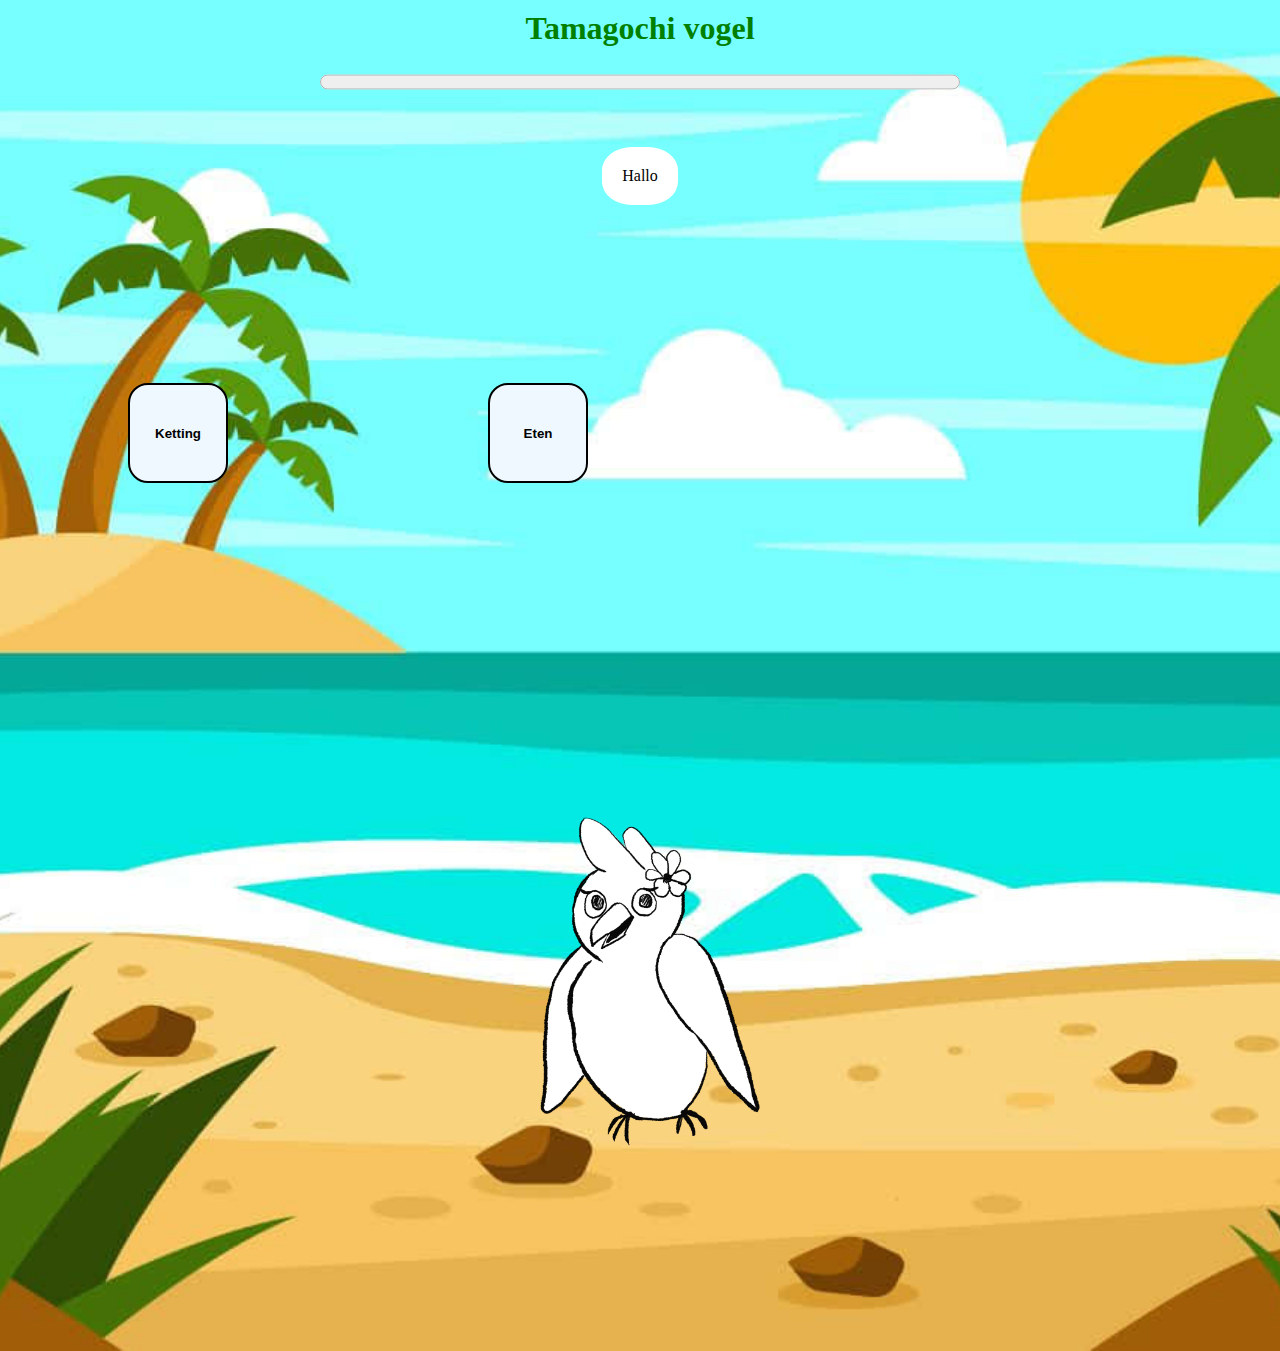
==== index.html @ 8a96b181 "Versie 2" ====
<!DOCTYPE html>
<html lang="nl">

<head>
    <meta charset="UTF-8">
    <meta name="viewport" content="width=device-width, initial-scale=1.0">
    <title>Tamagochi</title>
    <link rel="stylesheet" href="style.css">
</head>

<body>

    <h1>Tamagochi vogel</h1>
    <progress id="hunger" min="0" max="10" value="0"></progress>
    <p id="tekst">Hallo</p>
    <div class="buttons">
        <button id="Ketting"><strong>Ketting</strong></button>
        <button id="eten"><strong>Eten</strong></button>
    </div>
    <img id="main" src="images/Vogel3.png" alt="vogel">




    <script src="script.js"></script>
</body>

</html>
---- style.css ----
*{
    box-sizing: border-box;
    margin: 0%;
    padding: 0%;
}


body{
    background-image:url(images/beach.png);
    background-repeat: no-repeat;
    background-color: black;
    background-position: center;
    background-size: cover;
}


progress{
    display: flex;
    justify-content: center;
    align-items: center;
    height: 30px;
    width: 50%;
    margin: 10px auto; /* Center and reduce margin */
}


h1{
    color: green;
    padding: 10px;
    display: flex;
    justify-content: center;
    align-items: center;
}

#tekst{
    display: flex;
    justify-content: center;
    align-items: center;
    background-color: white;
    padding: 20px; 
    margin: 50px auto; 
    border-radius: 40%; 
    width: fit-content; 
    height: fit-content; 
}

#main{
    display: block;
    margin: 20px auto; /* Center and reduce margin */
    width: 500px;
    height: 700px;
}

button{
    justify-items: center;
    font-size: smaller;
    margin: 10%;
    width: 100px;
    padding: 5%;
    height: 100px;
    background-color: aliceblue;
    border: 2px solid; 
    padding: 10px; 
    border-radius: 20%; 
    text-align: center;
}

button:hover{
    justify-items: center;
    font-size: smaller;
    margin: 10%;
    width: 100px;
    padding: 5%;
    height: 100px;
    background-color:pink;
    border: 2px solid; 
    padding: 10px; 
    border-radius: 20%; 
    text-align: center;
}
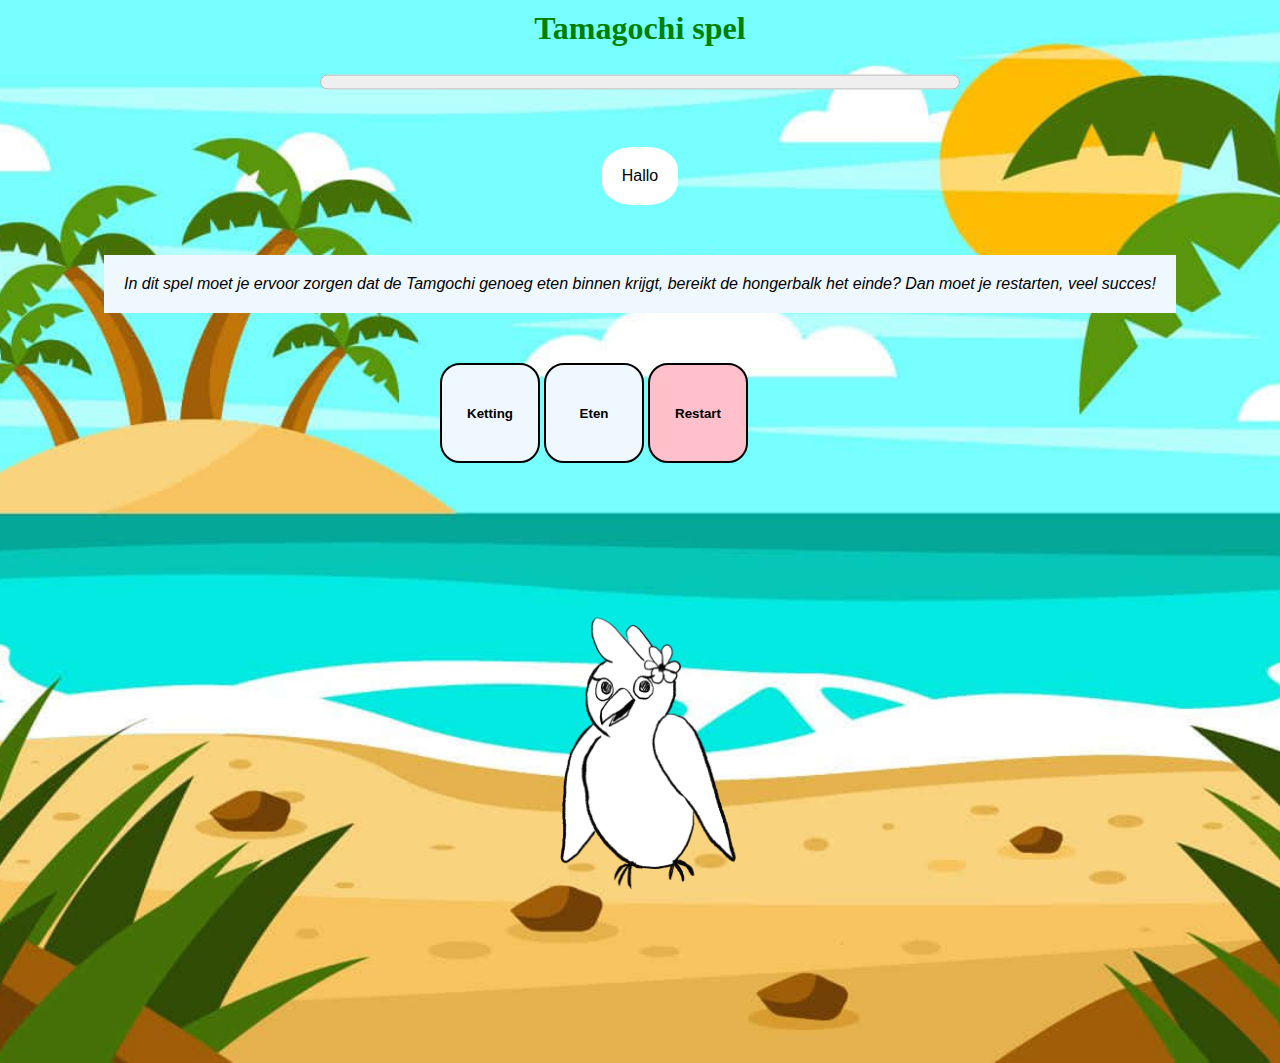
==== commit d09fd401: "Versie 3" ====
--- a/index.html
+++ b/index.html
@@ -10,19 +10,22 @@
 
 <body>
 
-    <h1>Tamagochi vogel</h1>
+
+    <h1>Tamagochi spel</h1>
     <progress id="hunger" min="0" max="10" value="0"></progress>
     <p id="tekst">Hallo</p>
-    <div class="buttons">
-        <button id="Ketting"><strong>Ketting</strong></button>
-        <button id="eten"><strong>Eten</strong></button>
-    </div>
-    <img id="main" src="images/Vogel3.png" alt="vogel">
+    <p><em>In dit spel moet je ervoor zorgen dat de Tamgochi genoeg eten binnen krijgt, bereikt de hongerbalk het einde?
+            Dan
+            moet je restarten, veel succes!</em></p>
+    <div class="Indeling">
+        <div class="buttons">
+            <button id="Ketting"><strong>Ketting</strong></button>
+            <button id="eten"><strong>Eten</strong></button>
+            <button id="restart"><strong>Restart</strong></button>
+            <img id="main" src="images/Vogel3.png" alt="vogel">
+        </div>
 
-
-
-
-    <script src="script.js"></script>
+        <script src="script.js"></script>
 </body>
 
 </html>--- a/style.css
+++ b/style.css
@@ -4,6 +4,11 @@
     padding: 0%;
 }
 
+.Indeling{
+display: flex;
+justify-content: center;
+align-items: center;
+}
 
 body{
     background-image:url(images/beach.png);
@@ -23,6 +28,15 @@
     margin: 10px auto; /* Center and reduce margin */
 }
 
+p{
+    display: flex;
+    background-color: aliceblue;
+    font-family: 'Gill Sans', 'Gill Sans MT', Calibri, 'Trebuchet MS', sans-serif;
+    justify-content: center;
+    justify-self:center;
+    padding: 20px; 
+    margin: 50px auto; 
+}
 
 h1{
     color: green;
@@ -46,15 +60,32 @@
 
 #main{
     display: block;
-    margin: 20px auto; /* Center and reduce margin */
-    width: 500px;
-    height: 700px;
+    margin: 5px auto;
+    width: 400px;
+    height: 600px;
+}
+
+#main{ /*In mijn project 1 heb ik een soortgelijke keyframe gebruikt*/
+    padding-bottom: 5%;
+    animation-duration: 3s;
+    animation-name: bounce;
+    margin: auto;
+}
+
+/* Het bounce effect trekt meer aandacht naar de tamagochi*/
+@keyframes bounce{
+0%{ transform: translateY(0);}
+
+50%{ transform: translateY(-20px);}
+
+70%{ transform: translateY(20px);}
+
+100%{transform: translateY(0);}
 }
 
 button{
     justify-items: center;
     font-size: smaller;
-    margin: 10%;
     width: 100px;
     padding: 5%;
     height: 100px;
@@ -65,14 +96,27 @@
     text-align: center;
 }
 
+
 button:hover{
     justify-items: center;
     font-size: smaller;
-    margin: 10%;
     width: 100px;
     padding: 5%;
     height: 100px;
-    background-color:pink;
+    background-color: pink;
+    border: 2px solid; 
+    padding: 10px; 
+    border-radius: 20%; 
+    text-align: center;
+}
+
+#restart{
+    justify-items: center;
+    font-size: smaller;
+    width: 100px;
+    padding: 5%;
+    height: 100px;
+    background-color: pink;
     border: 2px solid; 
     padding: 10px; 
     border-radius: 20%; 
@@ -80,5 +124,3 @@
 }
 
 
-
-
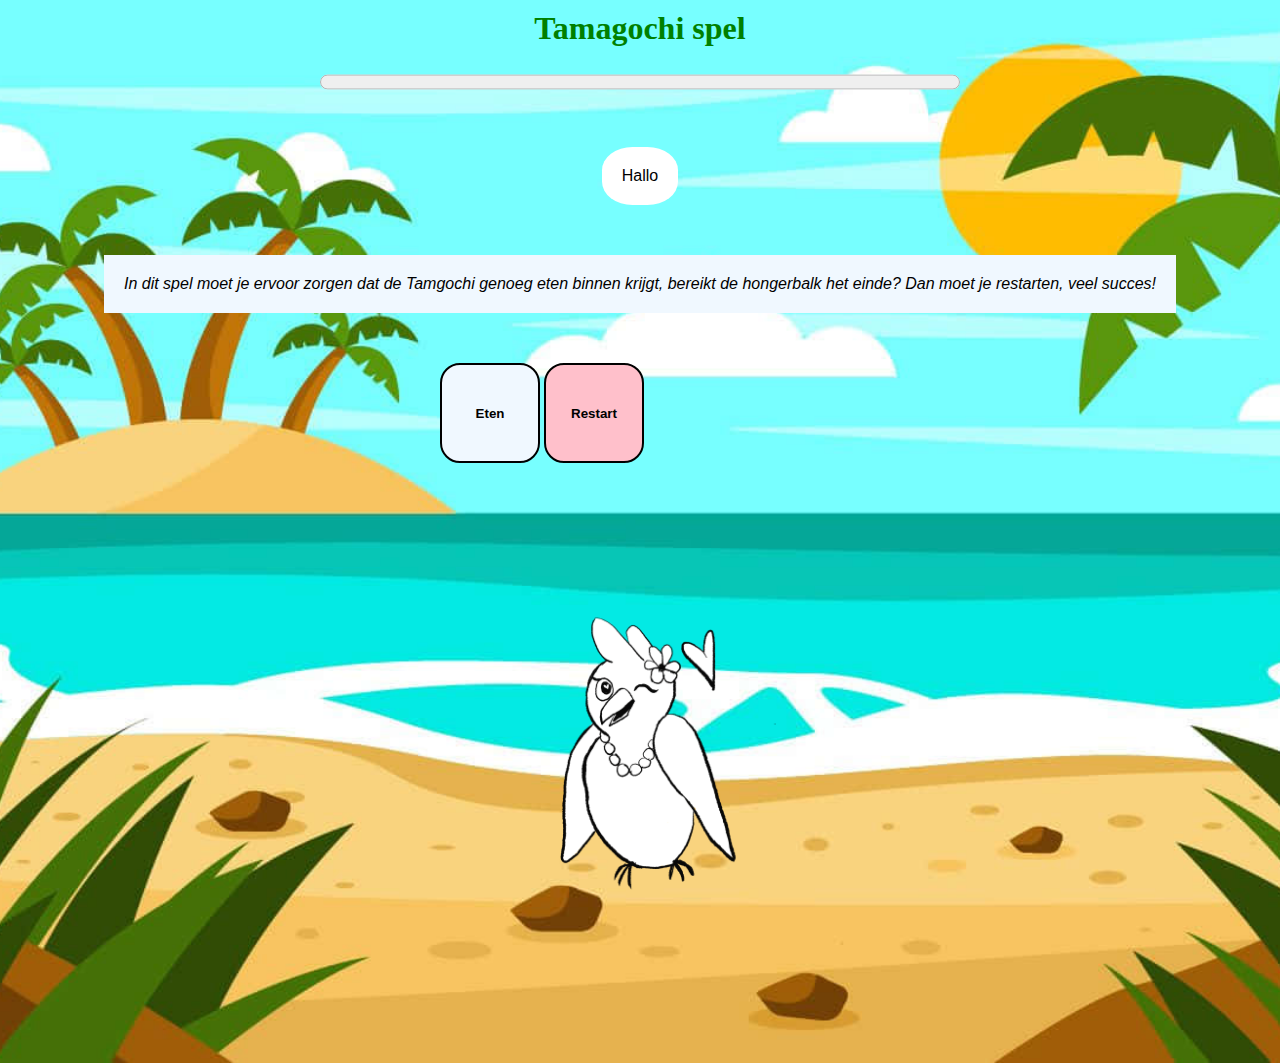
==== commit 44f06cb3: "versie 4" ====
--- a/index.html
+++ b/index.html
@@ -19,7 +19,6 @@
             moet je restarten, veel succes!</em></p>
     <div class="Indeling">
         <div class="buttons">
-            <button id="Ketting"><strong>Ketting</strong></button>
             <button id="eten"><strong>Eten</strong></button>
             <button id="restart"><strong>Restart</strong></button>
             <img id="main" src="images/Vogel3.png" alt="vogel">
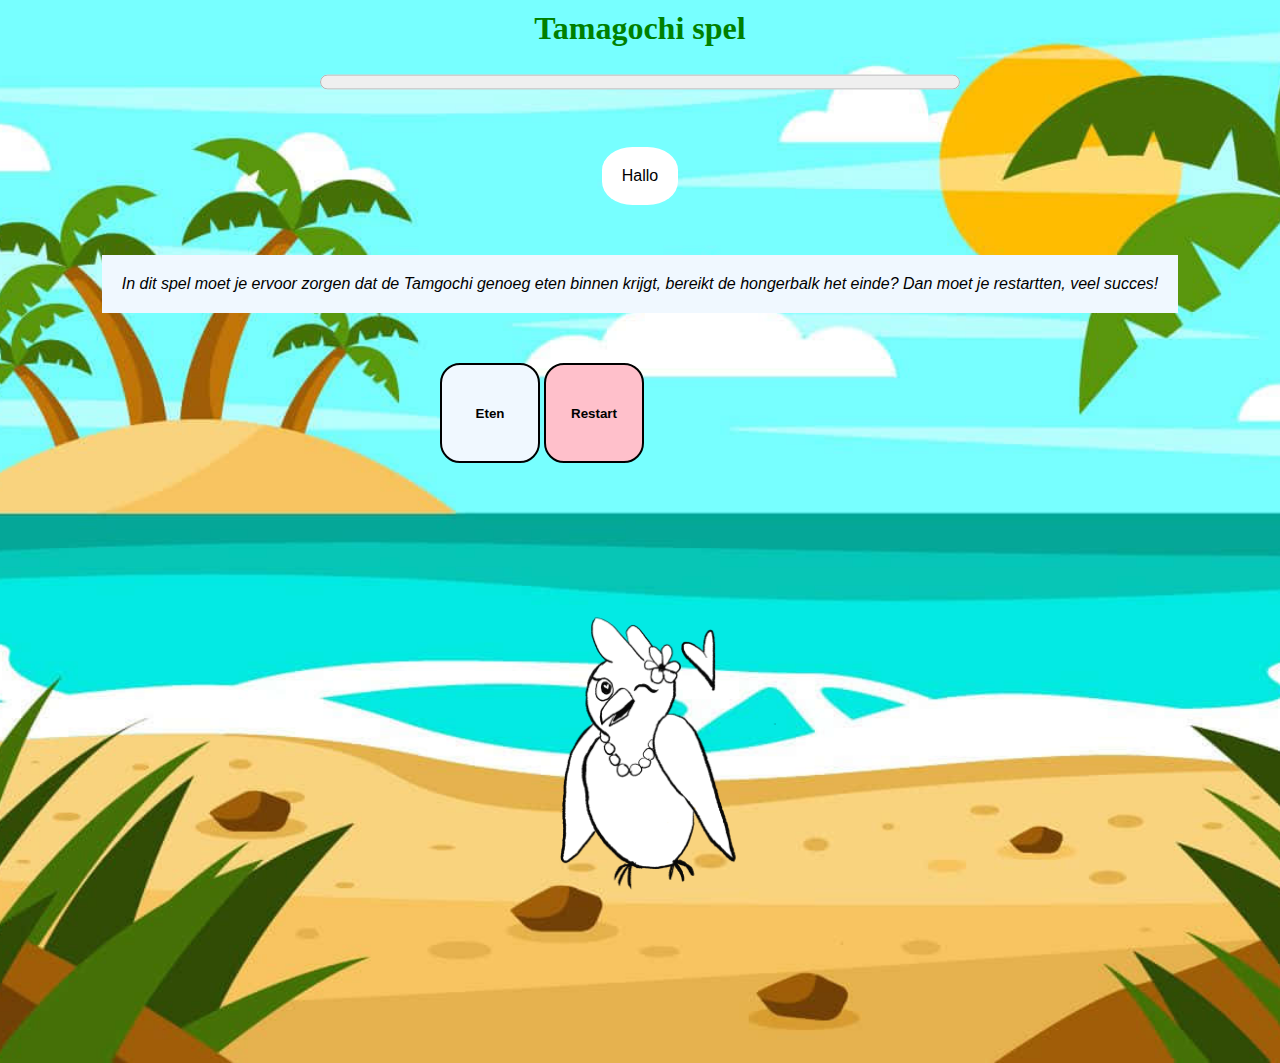
==== commit 86e05d79: "Verandering1" ====
--- a/index.html
+++ b/index.html
@@ -16,7 +16,7 @@
     <p id="tekst">Hallo</p>
     <p><em>In dit spel moet je ervoor zorgen dat de Tamgochi genoeg eten binnen krijgt, bereikt de hongerbalk het einde?
             Dan
-            moet je restarten, veel succes!</em></p>
+            moet je restartten, veel succes!</em></p>
     <div class="Indeling">
         <div class="buttons">
             <button id="eten"><strong>Eten</strong></button>
--- a/style.css
+++ b/style.css
@@ -65,14 +65,13 @@
     height: 600px;
 }
 
-#main{ /*In mijn project 1 heb ik een soortgelijke keyframe gebruikt*/
+#main{ 
     padding-bottom: 5%;
     animation-duration: 3s;
     animation-name: bounce;
     margin: auto;
 }
 
-/* Het bounce effect trekt meer aandacht naar de tamagochi*/
 @keyframes bounce{
 0%{ transform: translateY(0);}
 
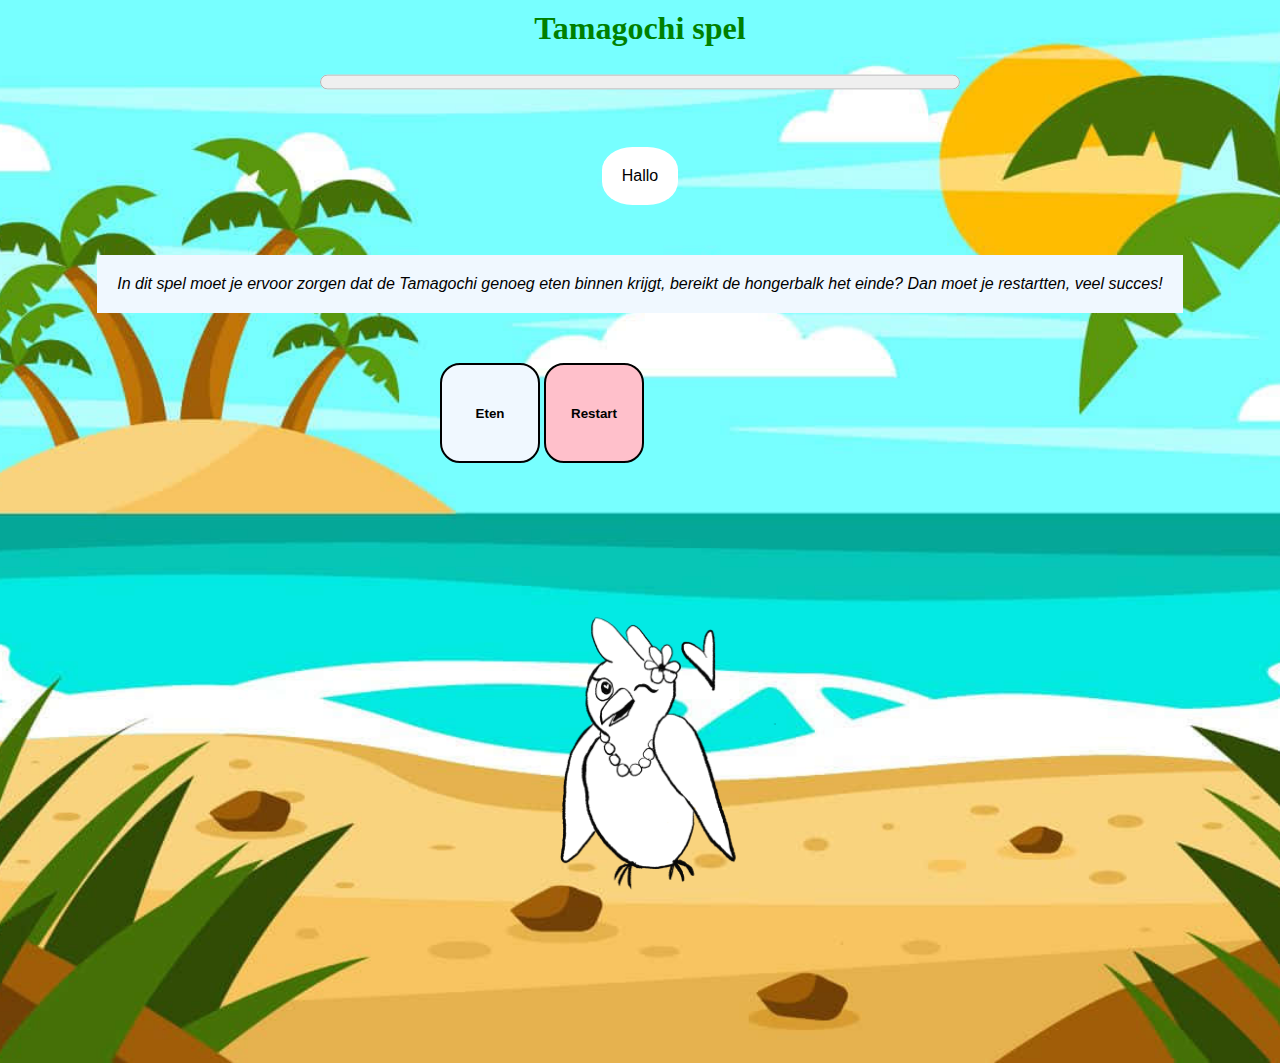
==== commit 03d2fe68: "verandering2" ====
--- a/index.html
+++ b/index.html
@@ -14,14 +14,15 @@
     <h1>Tamagochi spel</h1>
     <progress id="hunger" min="0" max="10" value="0"></progress>
     <p id="tekst">Hallo</p>
-    <p><em>In dit spel moet je ervoor zorgen dat de Tamgochi genoeg eten binnen krijgt, bereikt de hongerbalk het einde?
+    <p><em>In dit spel moet je ervoor zorgen dat de Tamagochi genoeg eten binnen krijgt, bereikt de hongerbalk het
+            einde?
             Dan
             moet je restartten, veel succes!</em></p>
     <div class="Indeling">
         <div class="buttons">
             <button id="eten"><strong>Eten</strong></button>
             <button id="restart"><strong>Restart</strong></button>
-            <img id="main" src="images/Vogel3.png" alt="vogel">
+            <img id="main" src="./images/Vogel3.png" alt="vogel">
         </div>
 
         <script src="script.js"></script>
